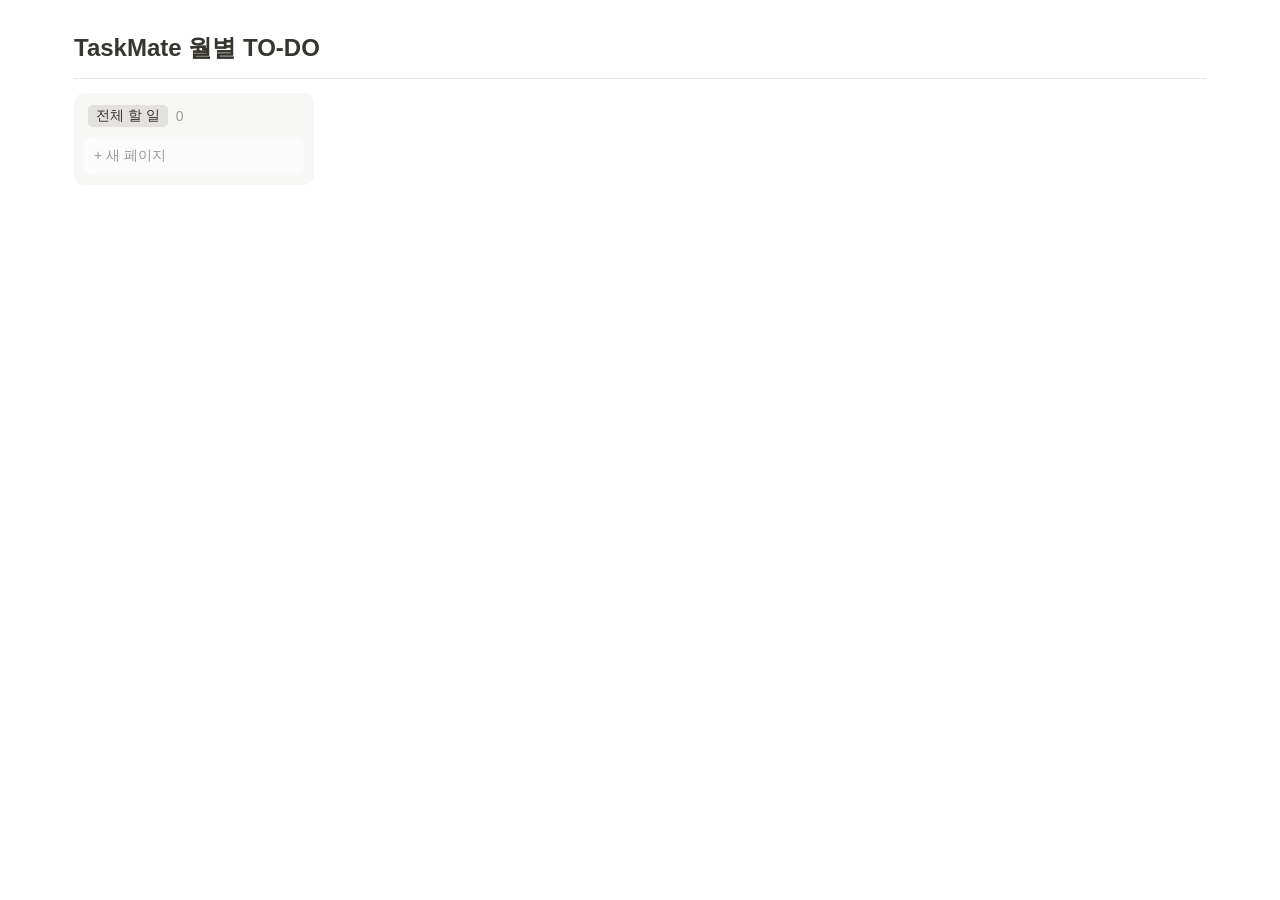
==== index.html @ 44f1e46b "feat: 기본 화면 구조(보드·입력 창) 작성 (#5)" ====
<!DOCTYPE html>
<html lang="ko">
<head>
  <meta charset="UTF-8">
  <meta name="viewport" content="width=device-width, initial-scale=1">
  <title>TaskMate</title>
  <link rel="stylesheet" href="css/style.css">
</head>
<body>
  <main class="app">
    <h1 class="app-title">TaskMate 월별 TO-DO</h1>

    <!-- 보드: 칸(열)마다 카드가 들어간다 -->
    <section id="board" class="board"></section>
  </main>

  <!-- 할 일 입력 창 (새 페이지 / 카드 제목을 누르면 열림) -->
  <div id="modal" class="modal" hidden>
    <form id="task-form" class="modal-box" novalidate>
      <h2 id="form-title">새 할 일</h2>
      <label>제목
        <input id="title-input" type="text" placeholder="예: 자료구조 과제 제출">
      </label>
      <div class="row">
        <label>중요도
          <select id="priority-input">
            <option value="urgent">긴급</option>
            <option value="important">중요</option>
            <option value="none">우선순위 없음</option>
            <option value="later">나중</option>
          </select>
        </label>
        <label>분류
          <select id="category-input">
            <option value="study">공부</option>
            <option value="personal">개인</option>
            <option value="family">가족</option>
            <option value="other">기타</option>
          </select>
        </label>
      </div>
      <label>메모 (함께하는 사람, 장소 등)
        <input id="memo-input" type="text" placeholder="예: 조원 3명, 도서관">
      </label>
      <div class="row">
        <label>시작일 (선택)
          <input id="start-input" type="date">
        </label>
        <label>마감일
          <input id="due-input" type="date">
        </label>
      </div>
      <label>세부 할 일 (한 줄에 하나씩)
        <textarea id="subtasks-input" rows="4" placeholder="자료 조사&#10;초안 쓰기&#10;제출하기"></textarea>
      </label>
      <p id="form-error" class="form-error" role="alert"></p>
      <div class="modal-actions">
        <button type="button" id="delete-btn" class="btn-danger" hidden>삭제</button>
        <button type="button" id="cancel-btn" class="btn-plain">취소</button>
        <button type="submit" id="submit-btn" class="btn-primary">추가</button>
      </div>
    </form>
  </div>

  <script src="js/storage.js"></script>
  <script src="js/taskService.js"></script>
  <script src="js/ui.js"></script>
  <script src="js/main.js"></script>
</body>
</html>
---- css/style.css ----
/* style.css — 담당: 팀원 B (Issue #5) — 노션 보드 느낌의 칸반 화면 */
* { box-sizing: border-box; }
body {
  margin: 0;
  font-family: "Pretendard", "Malgun Gothic", "Apple SD Gothic Neo", sans-serif;
  color: #37352f;
  background: #ffffff;
}
.app { max-width: 1180px; margin: 0 auto; padding: 32px 24px 60px; }
.app-title { font-size: 24px; margin: 0 0 14px; padding-bottom: 14px; border-bottom: 1px solid #e9e9e7; }

/* 보기 탭 */
.view-tabs { display: flex; gap: 6px; margin-bottom: 18px; }
.view-tabs button {
  border: 0; background: transparent; color: #787774; font-size: 14px;
  padding: 7px 14px; border-radius: 18px; cursor: pointer; font-family: inherit;
}
.view-tabs button:hover { background: #f1f1ef; }
.view-tabs button.active { background: #ededeb; color: #37352f; font-weight: 600; }

/* 보드와 칸 */
.board { display: flex; gap: 14px; align-items: flex-start; overflow-x: auto; padding-bottom: 10px; }
.column { flex: 0 0 240px; border-radius: 10px; padding: 10px; background: #f7f7f5; }
.col-urgent { background: #fdf0f0; }
.col-important { background: #fbf6e6; }
.col-head { display: flex; align-items: center; gap: 8px; margin: 2px 4px 10px; font-size: 14px; }
.col-label { padding: 2px 8px; border-radius: 5px; background: #e3e2e0; }
.col-urgent .col-label { background: #f8d9d9; color: #b3261e; }
.col-urgent .col-label::after { content: " 🚨"; }
.col-important .col-label { background: #f6e6b8; color: #8a6100; }
.col-none .col-label, .col-done .col-label { background: transparent; padding-left: 0; }
.col-count { color: #9b9a97; }
.col-urgent .col-count { color: #d44c47; }
.col-important .col-count { color: #cb912f; }

/* 카드 */
.card {
  background: #fff; border-radius: 8px; padding: 12px 14px; margin-bottom: 10px;
  box-shadow: 0 1px 2px rgba(15, 15, 15, .08), 0 0 0 1px rgba(15, 15, 15, .05);
  font-size: 13px;
}
.card.done { opacity: .6; }
.card.done .card-title { text-decoration: line-through; }
.card-title { font-size: 15px; font-weight: 600; margin: 0 0 8px; cursor: pointer; }
.card-title:hover { text-decoration: underline; }
.tag { display: inline-block; padding: 1px 7px; border-radius: 4px; font-size: 12px; margin-bottom: 8px; }
.tag-study { background: #dbeddb; color: #2b593f; }
.tag-personal { background: #f5e0d5; color: #8a4b2c; }
.tag-family { background: #e8deee; color: #5e3a75; }
.tag-other { background: #e3e2e0; color: #504f4c; }
.card-memo, .card-date, .card-progress-none { margin: 4px 0 8px; color: #55534e; }
.card-date.overdue { color: #d44c47; font-weight: 600; }

/* 진행률 막대: 채워진 부분은 주황, 남은 부분은 빗금 */
.card-progress { display: flex; align-items: center; gap: 8px; margin: 6px 0 10px; }
.bar {
  flex: 0 0 120px; height: 14px; border-radius: 2px; overflow: hidden;
  background: repeating-linear-gradient(45deg, #f3e3d8 0 3px, #fbf3ed 3px 6px);
}
.bar-fill { height: 100%; background: #d9730d; transition: width .2s; }
.bar-text { color: #55534e; }

/* 세부 할 일 */
.subtasks { margin: 0 0 10px; padding-left: 16px; }
.sub-item { cursor: pointer; margin: 2px 0; font-weight: 600; }
.sub-item.done { text-decoration: line-through; color: #9b9a97; font-weight: 400; list-style: none; margin-left: -16px; }
.card-check { color: #55534e; cursor: pointer; }
.task-check { vertical-align: -2px; }

/* 새 페이지 버튼 */
.btn-new {
  width: 100%; border: 0; background: rgba(255, 255, 255, .6); border-radius: 8px;
  padding: 10px; text-align: left; color: #9b9a97; font-size: 14px; cursor: pointer; font-family: inherit;
}
.btn-new:hover { background: #fff; }
.col-urgent .btn-new { color: #d44c47; }
.col-important .btn-new { color: #cb912f; }

/* 입력 창 */
.modal { position: fixed; inset: 0; background: rgba(15, 15, 15, .35); display: flex; align-items: center; justify-content: center; padding: 16px; }
.modal[hidden] { display: none; }
.modal-box { background: #fff; border-radius: 12px; padding: 22px 24px; width: 100%; max-width: 460px; box-shadow: 0 10px 30px rgba(0, 0, 0, .2); }
.modal-box h2 { margin: 0 0 14px; font-size: 18px; }
.modal-box label { display: block; font-size: 13px; color: #55534e; margin-bottom: 10px; }
.modal-box input, .modal-box select, .modal-box textarea {
  display: block; width: 100%; margin-top: 4px; padding: 8px 10px; font-size: 14px;
  border: 1px solid #e0dfdc; border-radius: 6px; font-family: inherit;
}
.row { display: flex; gap: 10px; }
.row label { flex: 1; }
.form-error { color: #d44c47; font-size: 13px; min-height: 18px; margin: 0 0 8px; }
.modal-actions { display: flex; gap: 8px; justify-content: flex-end; }
.modal-actions button { border: 0; border-radius: 6px; padding: 8px 16px; font-size: 14px; cursor: pointer; font-family: inherit; }
.btn-primary { background: #2383e2; color: #fff; }
.btn-plain { background: #f1f1ef; color: #37352f; }
.btn-danger { background: #fdecec; color: #d44c47; margin-right: auto; }

@media (max-width: 640px) {
  .board { flex-direction: column; }
  .column { flex: none; width: 100%; }
}
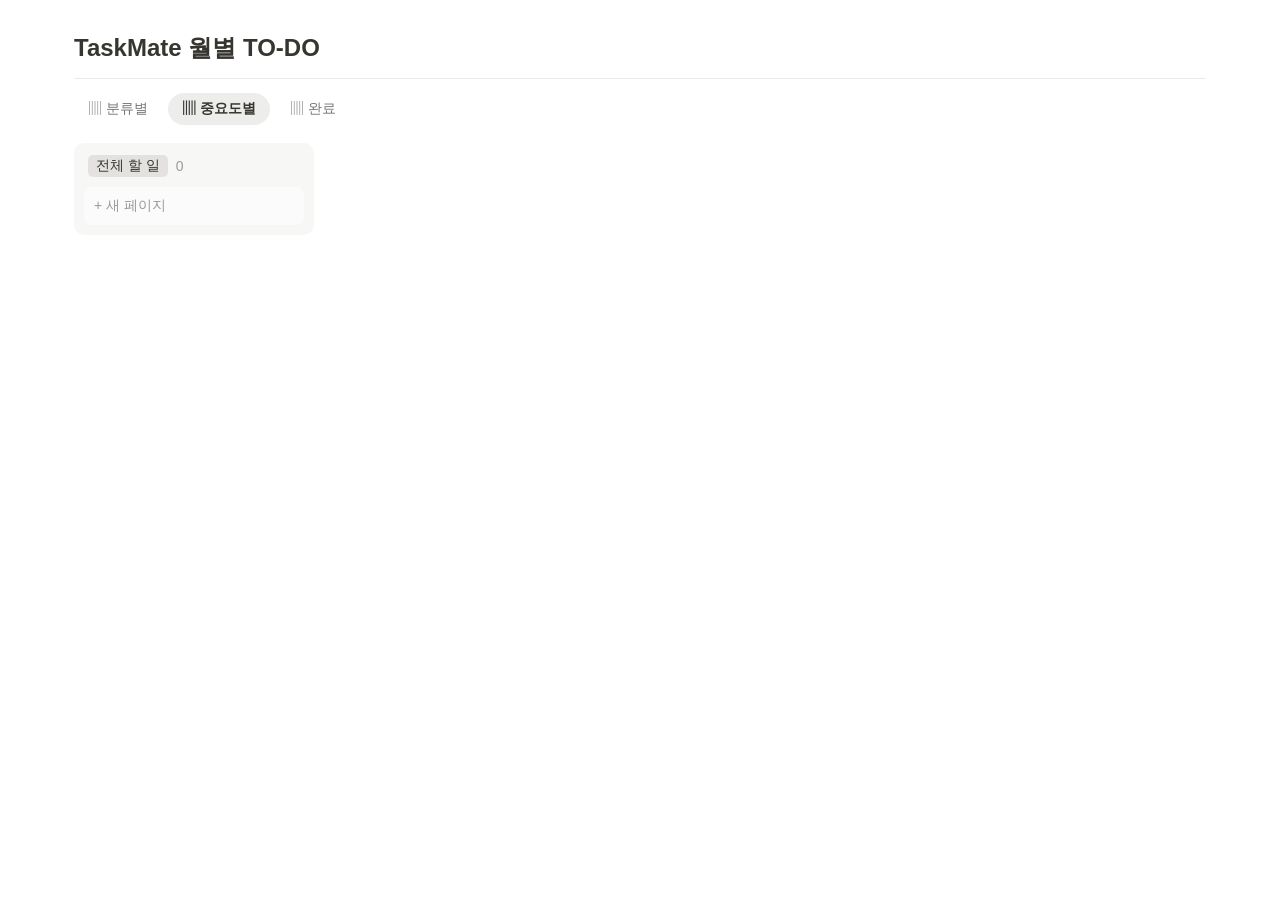
==== commit 3b7068bc: "feat: 보기 탭(분류별·중요도별·완료) 화면 추가 (#6)" ====
--- a/index.html
+++ b/index.html
@@ -9,6 +9,13 @@
 <body>
   <main class="app">
     <h1 class="app-title">TaskMate 월별 TO-DO</h1>
+
+    <!-- 보기 탭 (F05, F10) -->
+    <nav class="view-tabs">
+      <button type="button" data-mode="category">▥ 분류별</button>
+      <button type="button" data-mode="priority" class="active">▥ 중요도별</button>
+      <button type="button" data-mode="done">▥ 완료</button>
+    </nav>
 
     <!-- 보드: 칸(열)마다 카드가 들어간다 -->
     <section id="board" class="board"></section>
@@ -62,8 +69,10 @@
     </form>
   </div>
 
+  <!-- 순서 중요: 저장 → 데이터 → 칸 나누기·진행률 → 화면 → 시작 -->
   <script src="js/storage.js"></script>
   <script src="js/taskService.js"></script>
+  <script src="js/filters.js"></script>
   <script src="js/ui.js"></script>
   <script src="js/main.js"></script>
 </body>
--- a/css/style.css
+++ b/css/style.css
@@ -98,4 +98,4 @@
 @media (max-width: 640px) {
   .board { flex-direction: column; }
   .column { flex: none; width: 100%; }
-}
+}
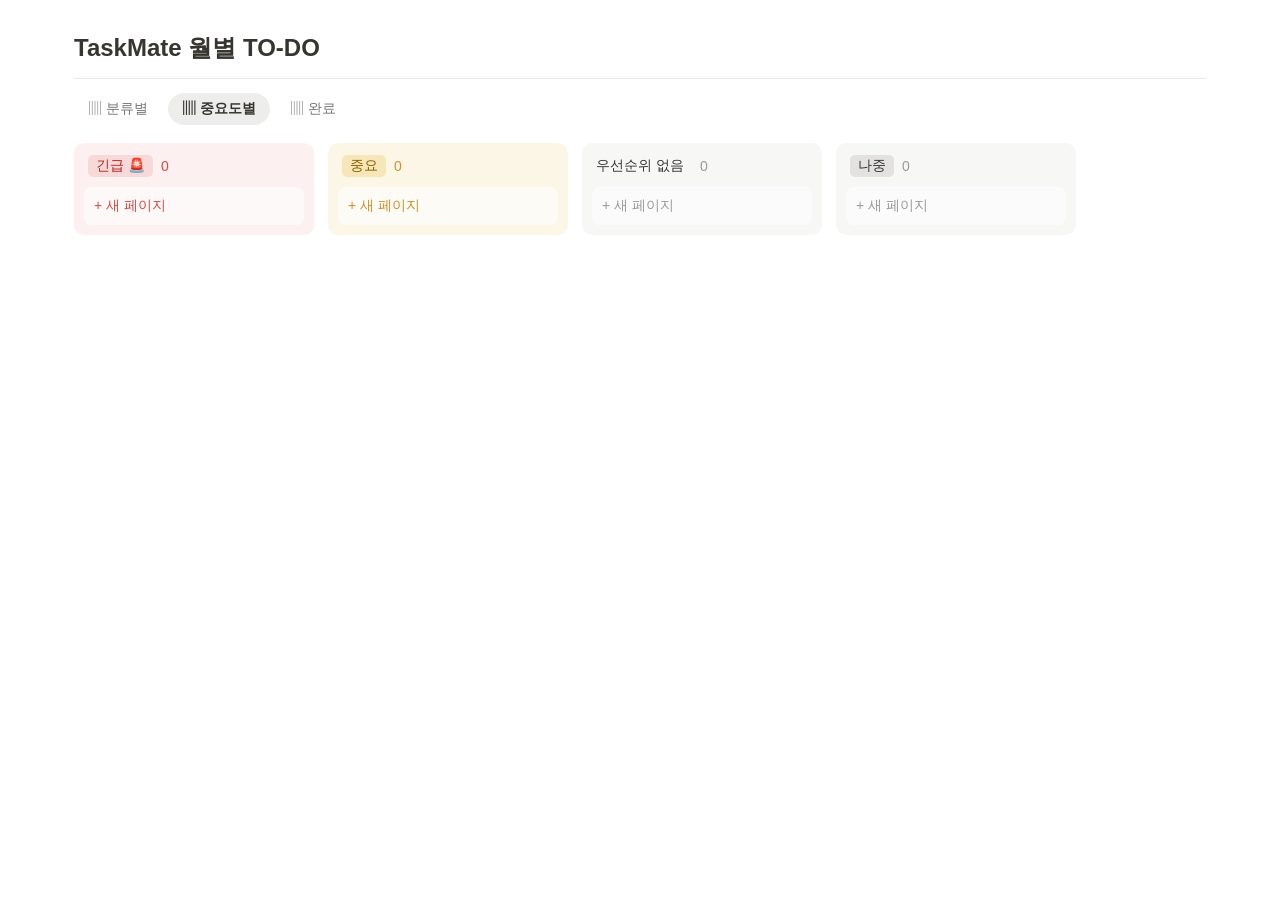
==== commit d81524e3: "feat: 카드에 진행률 막대 표시 (#7)" ====
--- a/index.html
+++ b/index.html
@@ -73,6 +73,7 @@
   <script src="js/storage.js"></script>
   <script src="js/taskService.js"></script>
   <script src="js/filters.js"></script>
+  <script src="js/progress.js"></script>
   <script src="js/ui.js"></script>
   <script src="js/main.js"></script>
 </body>
